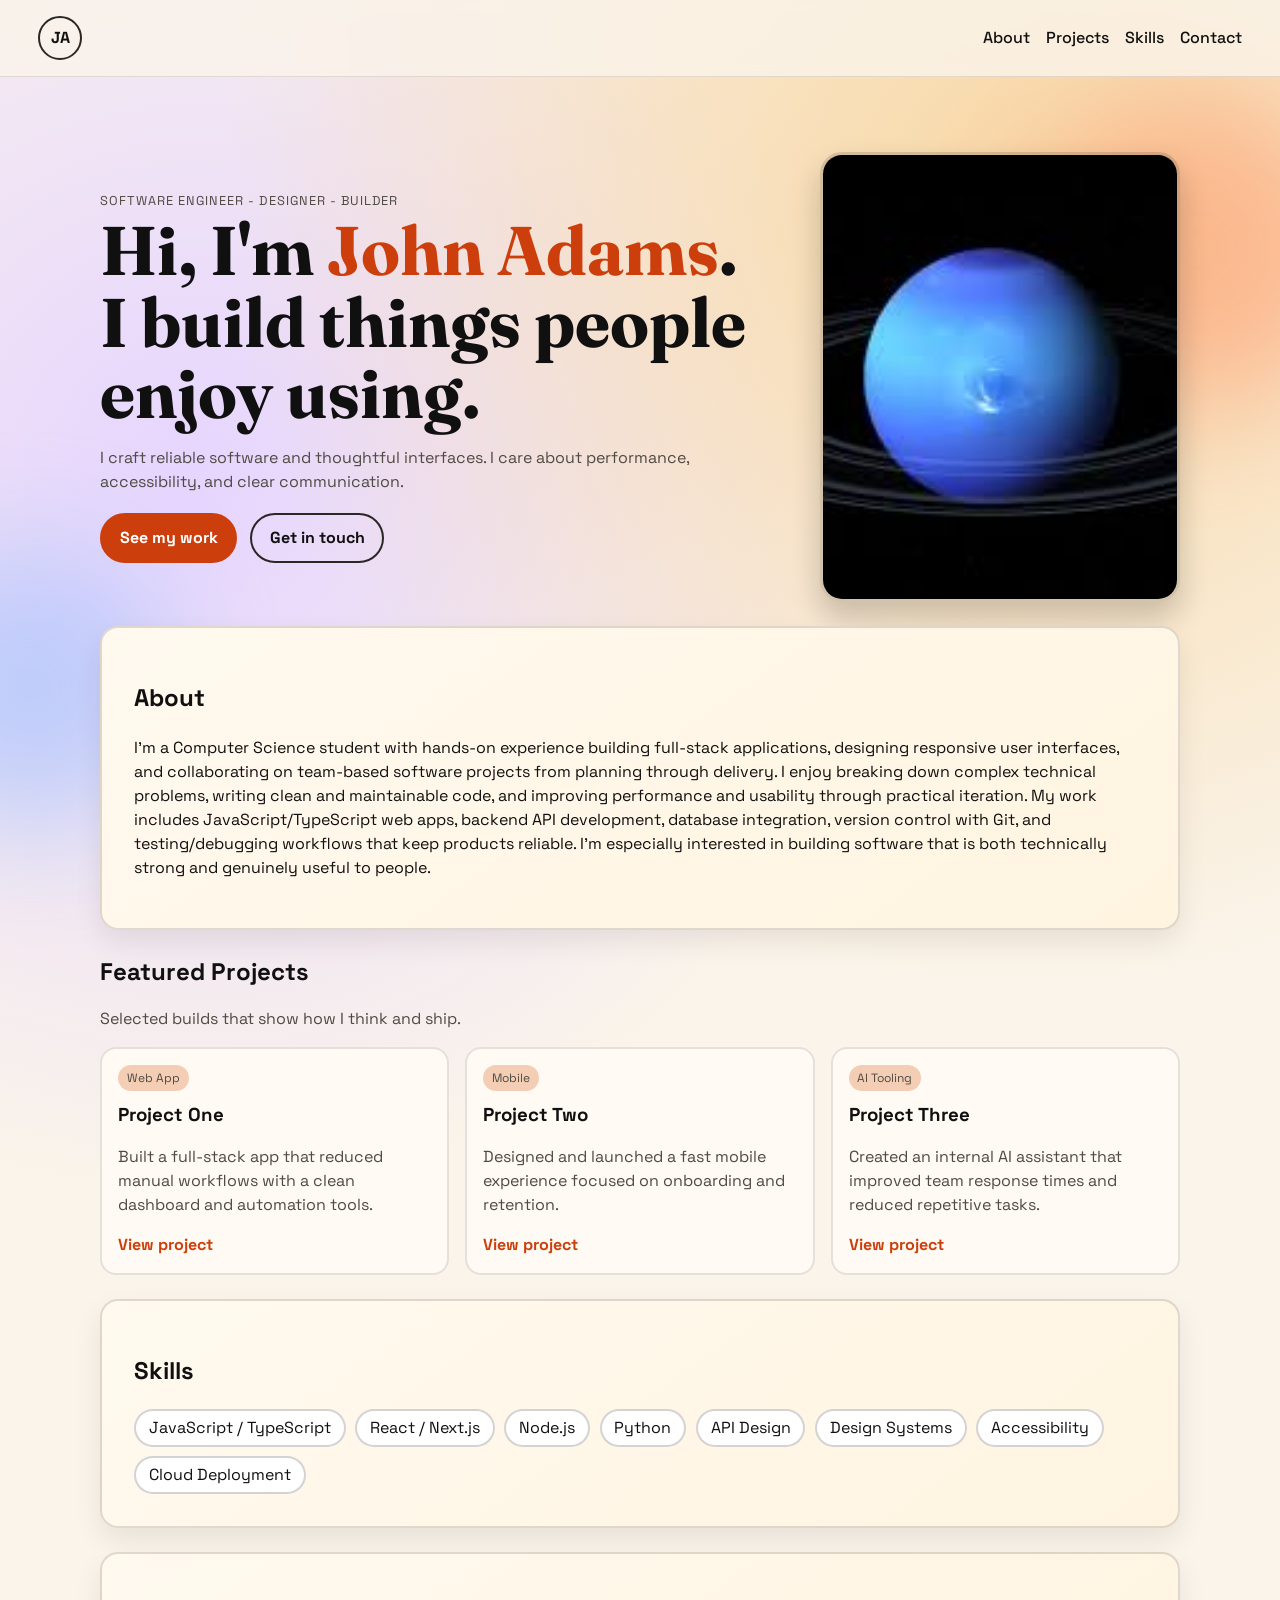
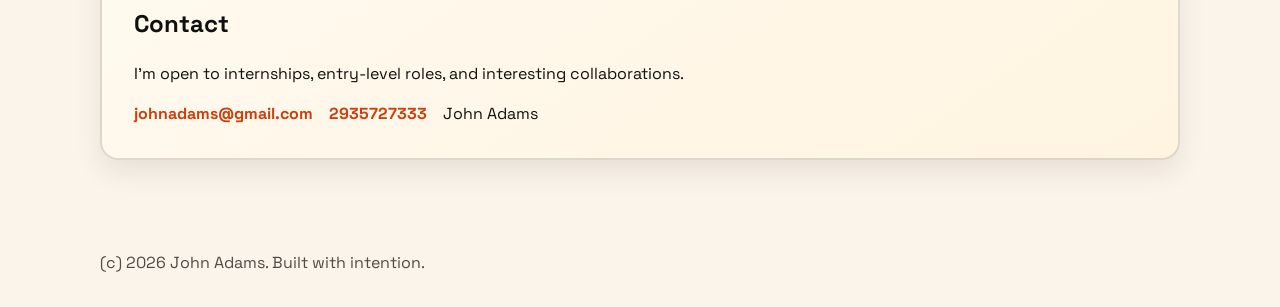
==== index.html @ 074f5dd5 "Initial personal website" ====
<!doctype html>
<html lang="en">
  <head>
    <meta charset="UTF-8" />
    <meta name="viewport" content="width=device-width, initial-scale=1.0" />
    <title>John Adams | Personal Website</title>
    <meta
      name="description"
      content="Personal website for John Adams - projects, skills, and contact."
    />
    <link rel="preconnect" href="https://fonts.googleapis.com" />
    <link rel="preconnect" href="https://fonts.gstatic.com" crossorigin />
    <link
      href="https://fonts.googleapis.com/css2?family=Space+Grotesk:wght@400;500;700&family=Fraunces:opsz,wght@9..144,600;9..144,800&display=swap"
      rel="stylesheet"
    />
    <link rel="stylesheet" href="style.css" />
  </head>
  <body>
    <div class="bg-orb orb-one" aria-hidden="true"></div>
    <div class="bg-orb orb-two" aria-hidden="true"></div>

    <header class="site-header">
      <a class="logo" href="#top">JA</a>
      <nav class="top-nav">
        <a href="#about">About</a>
        <a href="#projects">Projects</a>
        <a href="#skills">Skills</a>
        <a href="#contact">Contact</a>
      </nav>
      <button class="menu-btn" aria-label="Toggle menu">Menu</button>
    </header>

    <main id="top">
      <section class="hero reveal">
        <div class="hero-content">
          <p class="kicker">Software Engineer - Designer - Builder</p>
          <h1>
            Hi, I'm <span class="accent">John Adams</span>.<br />
            I build things people enjoy using.
          </h1>
          <p class="hero-copy">
            I craft reliable software and thoughtful interfaces. I care about
            performance, accessibility, and clear communication.
          </p>
          <div class="hero-actions">
            <a class="btn primary" href="#projects">See my work</a>
            <a class="btn ghost" href="#contact">Get in touch</a>
          </div>
        </div>
        <figure class="hero-photo-wrap">
          <img
            class="hero-photo"
            src="neptune.jpg"
            alt="Portrait of John Adams"
            loading="eager"
          />
        </figure>
      </section>

      <section id="about" class="card reveal">
        <h2>About</h2>
        <p>
          I'm a Computer Science student with hands-on experience building
          full-stack applications, designing responsive user interfaces, and
          collaborating on team-based software projects from planning through
          delivery. I enjoy breaking down complex technical problems, writing
          clean and maintainable code, and improving performance and usability
          through practical iteration. My work includes JavaScript/TypeScript
          web apps, backend API development, database integration, version
          control with Git, and testing/debugging workflows that keep products
          reliable. I'm especially interested in building software that is both
          technically strong and genuinely useful to people.
        </p>
      </section>

      <section id="projects" class="reveal">
        <div class="section-head">
          <h2>Featured Projects</h2>
          <p>Selected builds that show how I think and ship.</p>
        </div>

        <div class="project-grid">
          <article class="project-card">
            <p class="project-tag">Web App</p>
            <h3>Project One</h3>
            <p>
              Built a full-stack app that reduced manual workflows with a clean
              dashboard and automation tools.
            </p>
            <a href="#" aria-label="Open Project One">View project</a>
          </article>

          <article class="project-card">
            <p class="project-tag">Mobile</p>
            <h3>Project Two</h3>
            <p>
              Designed and launched a fast mobile experience focused on
              onboarding and retention.
            </p>
            <a href="#" aria-label="Open Project Two">View project</a>
          </article>

          <article class="project-card">
            <p class="project-tag">AI Tooling</p>
            <h3>Project Three</h3>
            <p>
              Created an internal AI assistant that improved team response times
              and reduced repetitive tasks.
            </p>
            <a href="#" aria-label="Open Project Three">View project</a>
          </article>
        </div>
      </section>

      <section id="skills" class="card reveal">
        <h2>Skills</h2>
        <ul class="pill-list">
          <li>JavaScript / TypeScript</li>
          <li>React / Next.js</li>
          <li>Node.js</li>
          <li>Python</li>
          <li>API Design</li>
          <li>Design Systems</li>
          <li>Accessibility</li>
          <li>Cloud Deployment</li>
        </ul>
      </section>

      <section id="contact" class="card reveal">
        <h2>Contact</h2>
        <p>
          I'm open to internships, entry-level roles, and interesting
          collaborations.
        </p>
        <div class="contact-links">
          <a href="mailto:johnadams@gmail.com">johnadams@gmail.com</a>
          <a href="tel:2935727333">2935727333</a>
          <span>John Adams</span>
        </div>
      </section>
    </main>

    <footer class="site-footer">
      <p>(c) <span id="year"></span> John Adams. Built with intention.</p>
    </footer>

    <script src="script.js"></script>
  </body>
</html>
---- style.css ----
:root {
  --bg: #faf4ea;
  --surface: #fff9ef;
  --ink: #111010;
  --muted: #4f4a43;
  --accent: #cc3f0c;
  --accent-soft: #f4ceb4;
  --line: #2a2724;
  --radius: 18px;
  --shadow: 0 12px 28px rgba(17, 16, 16, 0.08);
}

*,
*::before,
*::after {
  box-sizing: border-box;
}

html,
body {
  margin: 0;
  padding: 0;
}

body {
  font-family: "Space Grotesk", sans-serif;
  color: var(--ink);
  background: radial-gradient(circle at 80% 10%, #f8d8a7 0%, transparent 40%),
    radial-gradient(circle at 15% 25%, #e6d5ff 0%, transparent 40%), var(--bg);
  min-height: 100vh;
  line-height: 1.5;
}

.bg-orb {
  position: fixed;
  z-index: -1;
  filter: blur(60px);
  opacity: 0.45;
  border-radius: 999px;
}

.orb-one {
  width: 320px;
  height: 320px;
  right: -80px;
  top: 10%;
  background: #ff8a5c;
}

.orb-two {
  width: 280px;
  height: 280px;
  left: -110px;
  bottom: 8%;
  background: #87b4ff;
}

.site-header {
  position: sticky;
  top: 0;
  display: flex;
  align-items: center;
  justify-content: space-between;
  gap: 1rem;
  padding: 1rem clamp(1rem, 3vw, 2.5rem);
  background: rgba(250, 244, 234, 0.8);
  backdrop-filter: blur(6px);
  border-bottom: 1px solid rgba(42, 39, 36, 0.12);
}

.logo {
  text-decoration: none;
  color: var(--ink);
  border: 2px solid var(--line);
  border-radius: 999px;
  width: 44px;
  height: 44px;
  display: grid;
  place-items: center;
  font-weight: 700;
}

.top-nav {
  display: flex;
  gap: 1rem;
}

.top-nav a {
  text-decoration: none;
  color: var(--ink);
  font-weight: 500;
}

.menu-btn {
  display: none;
  border: 2px solid var(--line);
  border-radius: 999px;
  background: transparent;
  padding: 0.45rem 0.9rem;
  font: inherit;
}

main {
  width: min(1080px, 92%);
  margin: 0 auto;
  padding: clamp(2rem, 4vw, 4rem) 0;
}

section {
  margin: 1.5rem 0;
}

.hero h1 {
  font-family: "Fraunces", serif;
  font-size: clamp(2.1rem, 5.8vw, 4.3rem);
  line-height: 1.04;
  margin: 0.3rem 0 1rem;
}

.hero {
  display: grid;
  grid-template-columns: 1.35fr minmax(220px, 0.8fr);
  gap: clamp(1rem, 3vw, 2.5rem);
  align-items: center;
}

.hero-content {
  min-width: 0;
}

.hero-photo-wrap {
  margin: 0;
}

.hero-photo {
  width: 100%;
  max-width: 360px;
  aspect-ratio: 4 / 5;
  object-fit: cover;
  border-radius: 22px;
  border: 3px solid rgba(42, 39, 36, 0.18);
  box-shadow: 0 16px 30px rgba(17, 16, 16, 0.2);
  display: block;
  margin-left: auto;
}

.accent {
  color: var(--accent);
}

.kicker {
  text-transform: uppercase;
  letter-spacing: 0.08em;
  font-size: 0.8rem;
  margin: 0;
  color: var(--muted);
}

.hero-copy {
  max-width: 60ch;
  color: var(--muted);
}

.hero-actions {
  display: flex;
  gap: 0.8rem;
  flex-wrap: wrap;
  margin-top: 1.2rem;
}

.btn {
  text-decoration: none;
  border-radius: 999px;
  padding: 0.7rem 1.1rem;
  border: 2px solid var(--line);
  font-weight: 700;
}

.btn.primary {
  background: var(--accent);
  color: #fff;
  border-color: var(--accent);
}

.btn.ghost {
  color: var(--ink);
}

.card {
  background: linear-gradient(145deg, #fff9ef, #fff4e0);
  border: 2px solid rgba(42, 39, 36, 0.15);
  border-radius: var(--radius);
  box-shadow: var(--shadow);
  padding: clamp(1rem, 3vw, 2rem);
}

.section-head p {
  margin-top: -0.2rem;
  color: var(--muted);
}

.project-grid {
  display: grid;
  grid-template-columns: repeat(3, minmax(0, 1fr));
  gap: 1rem;
}

.project-card {
  padding: 1rem;
  border-radius: 16px;
  border: 2px solid rgba(42, 39, 36, 0.12);
  background: #fffaf3;
}

.project-tag {
  display: inline-block;
  padding: 0.25rem 0.55rem;
  border-radius: 999px;
  background: var(--accent-soft);
  font-size: 0.75rem;
  margin: 0;
}

.project-card h3 {
  margin: 0.65rem 0;
}

.project-card p {
  color: var(--muted);
}

.project-card a {
  color: var(--accent);
  font-weight: 700;
  text-decoration: none;
}

.pill-list {
  list-style: none;
  padding: 0;
  margin: 0;
  display: flex;
  flex-wrap: wrap;
  gap: 0.6rem;
}

.pill-list li {
  border: 2px solid rgba(42, 39, 36, 0.2);
  border-radius: 999px;
  padding: 0.3rem 0.8rem;
  background: #fff;
}

.contact-links {
  display: flex;
  gap: 1rem;
  flex-wrap: wrap;
}

.contact-links a {
  color: var(--accent);
  text-decoration: none;
  font-weight: 700;
}

.site-footer {
  width: min(1080px, 92%);
  margin: 0 auto 2rem;
  color: var(--muted);
}

.reveal {
  opacity: 0;
  transform: translateY(14px);
  transition: opacity 600ms ease, transform 600ms ease;
}

.reveal.is-visible {
  opacity: 1;
  transform: translateY(0);
}

@media (max-width: 900px) {
  .hero {
    grid-template-columns: 1fr;
  }

  .hero-photo {
    max-width: min(440px, 100%);
    margin: 0.3rem auto 0;
  }

  .project-grid {
    grid-template-columns: repeat(2, minmax(0, 1fr));
  }
}

@media (max-width: 680px) {
  main {
    text-align: center;
  }

  .hero-copy {
    margin-inline: auto;
  }

  .hero-actions {
    justify-content: center;
  }

  .section-head p {
    margin-top: 0.2rem;
  }

  .pill-list {
    justify-content: center;
  }

  .contact-links {
    justify-content: center;
  }

  .project-card {
    text-align: center;
  }

  .menu-btn {
    display: inline-block;
  }

  .top-nav {
    display: none;
    position: absolute;
    top: 64px;
    right: 1rem;
    flex-direction: column;
    background: #fff9ef;
    border: 2px solid rgba(42, 39, 36, 0.2);
    border-radius: 12px;
    padding: 0.9rem;
  }

  .top-nav.open {
    display: flex;
  }

  .project-grid {
    grid-template-columns: 1fr;
  }
}
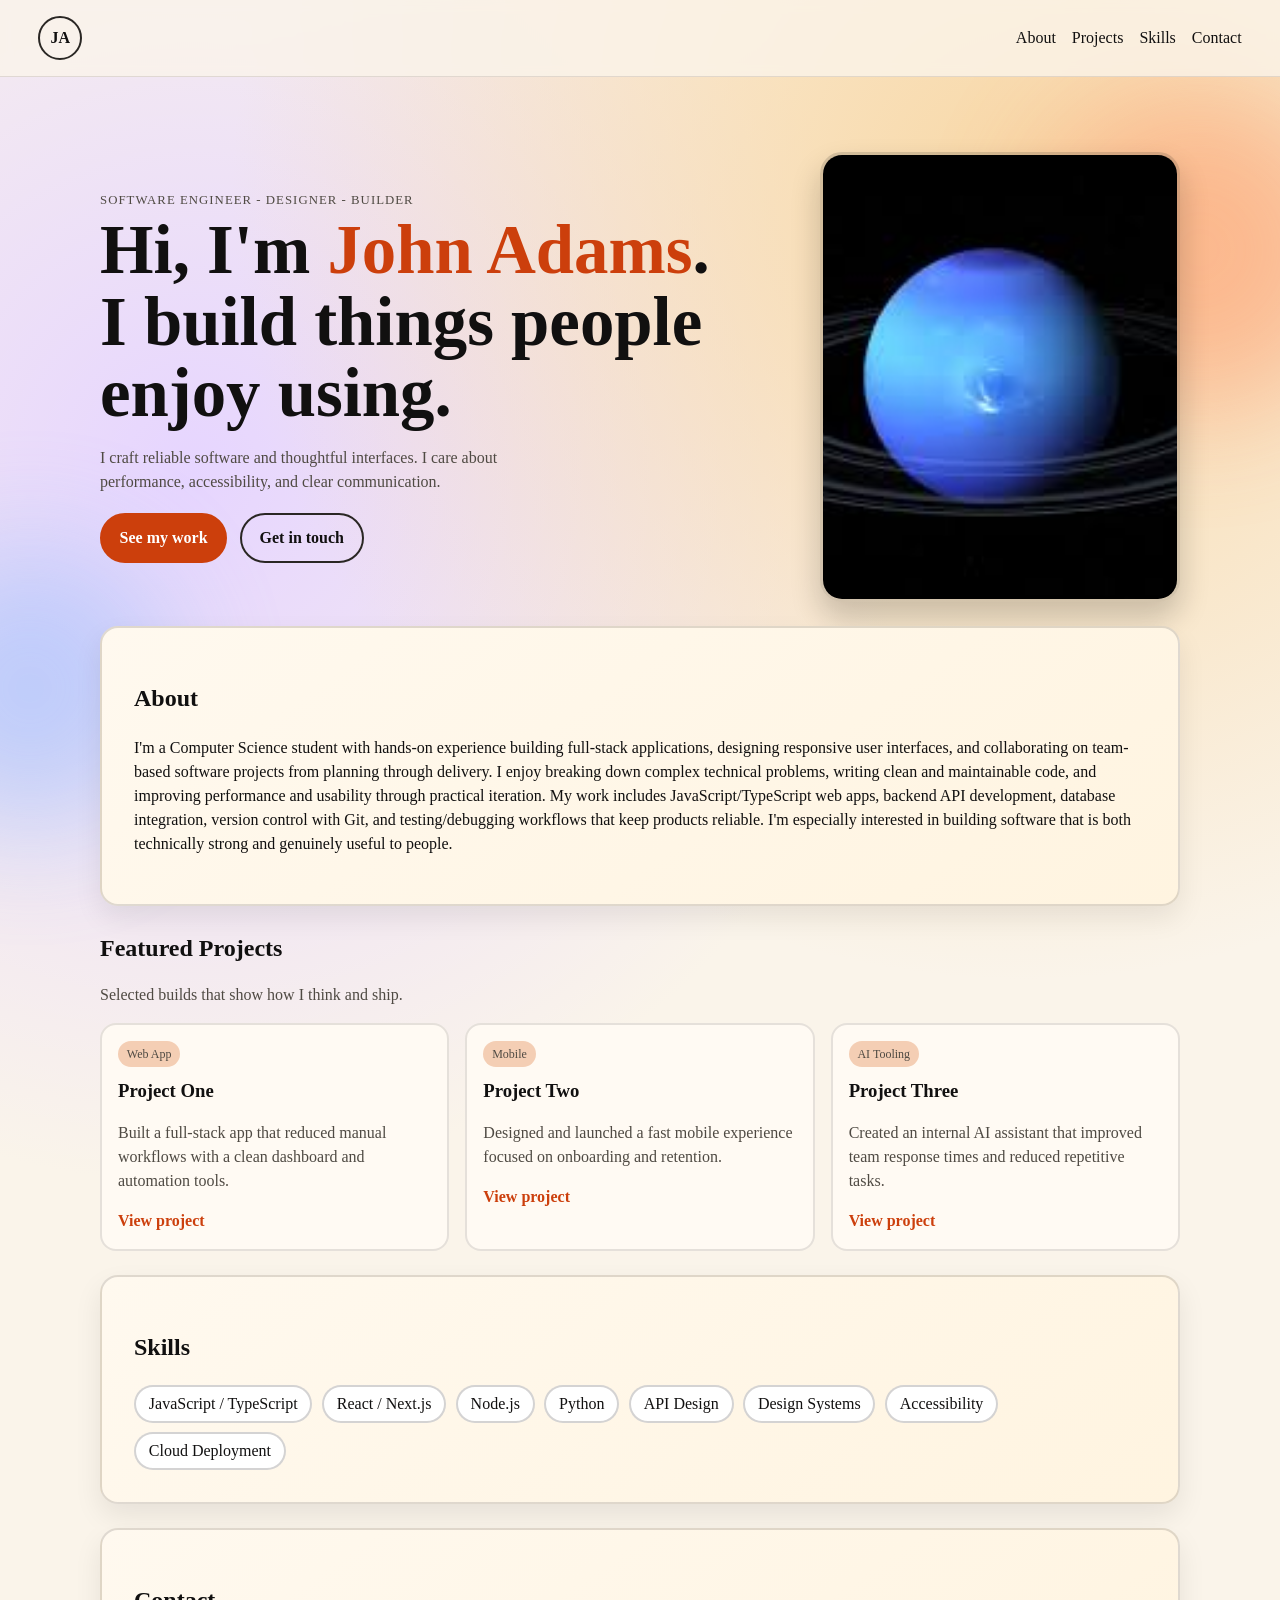
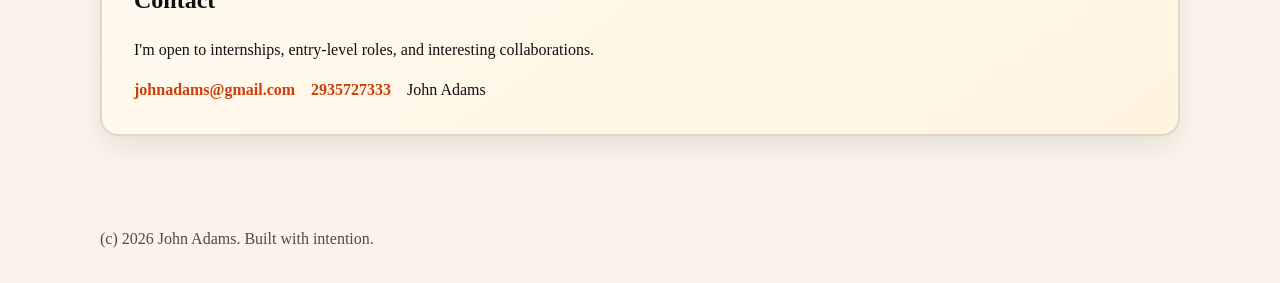
==== commit 6dc7b230: "Update site font to Snell" ====
--- a/index.html
+++ b/index.html
@@ -7,12 +7,6 @@
     <meta
       name="description"
       content="Personal website for John Adams - projects, skills, and contact."
-    />
-    <link rel="preconnect" href="https://fonts.googleapis.com" />
-    <link rel="preconnect" href="https://fonts.gstatic.com" crossorigin />
-    <link
-      href="https://fonts.googleapis.com/css2?family=Space+Grotesk:wght@400;500;700&family=Fraunces:opsz,wght@9..144,600;9..144,800&display=swap"
-      rel="stylesheet"
     />
     <link rel="stylesheet" href="style.css" />
   </head>
--- a/style.css
+++ b/style.css
@@ -23,7 +23,7 @@
 }
 
 body {
-  font-family: "Space Grotesk", sans-serif;
+  font-family: "Snell Roundhand", "Snell Roundhand Script", cursive;
   color: var(--ink);
   background: radial-gradient(circle at 80% 10%, #f8d8a7 0%, transparent 40%),
     radial-gradient(circle at 15% 25%, #e6d5ff 0%, transparent 40%), var(--bg);
@@ -111,7 +111,7 @@
 }
 
 .hero h1 {
-  font-family: "Fraunces", serif;
+  font-family: inherit;
   font-size: clamp(2.1rem, 5.8vw, 4.3rem);
   line-height: 1.04;
   margin: 0.3rem 0 1rem;
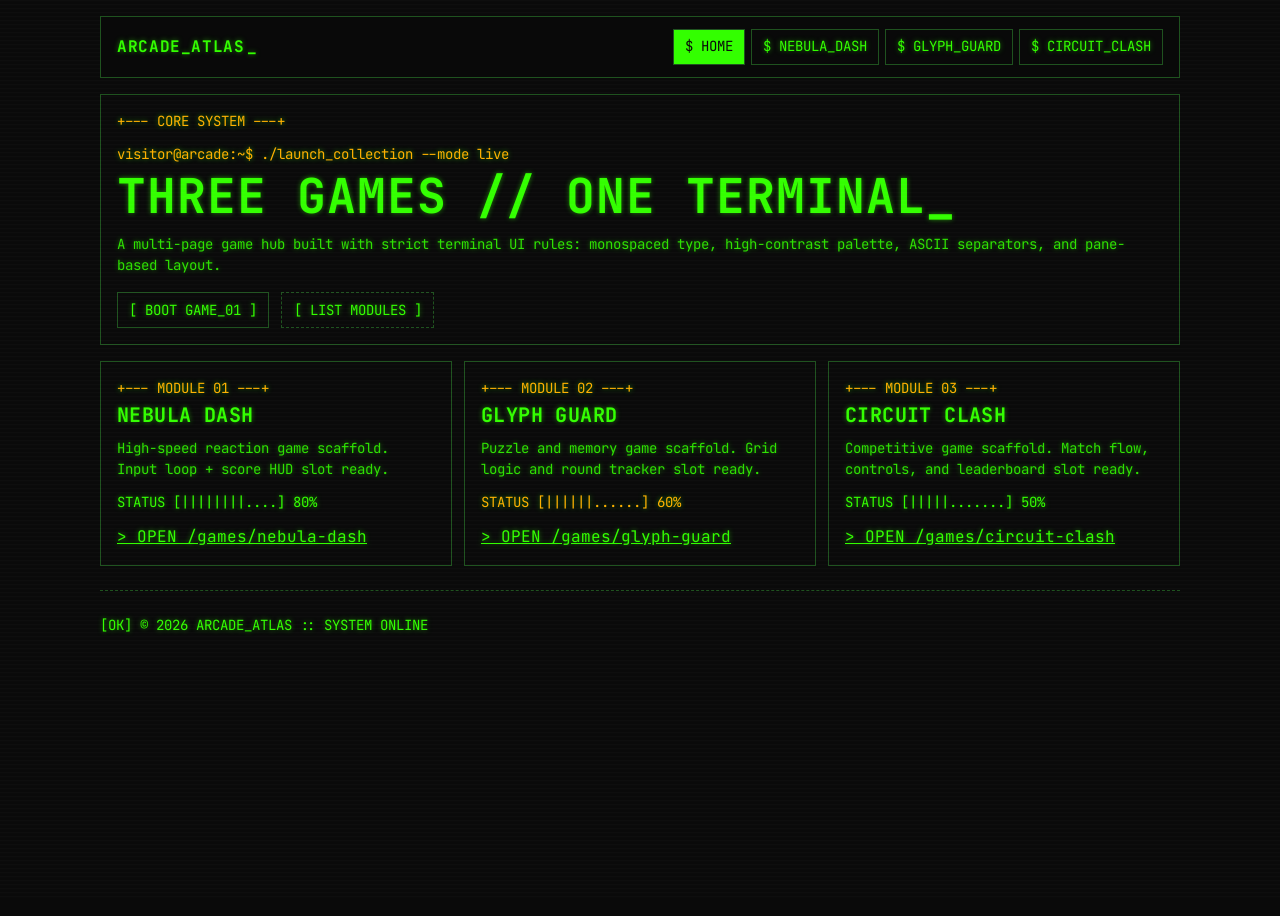
==== commit 4ae3d5dd: "Implement terminal CLI design system across multipage game site" ====
--- a/index.html
+++ b/index.html
@@ -3,142 +3,85 @@
   <head>
     <meta charset="UTF-8" />
     <meta name="viewport" content="width=device-width, initial-scale=1.0" />
-    <title>John Adams | Personal Website</title>
+    <title>Arcade Atlas | Home</title>
     <meta
       name="description"
-      content="Personal website for John Adams - projects, skills, and contact."
+      content="Arcade Atlas terminal interface for a three-game web collection."
+    />
+    <link rel="preconnect" href="https://fonts.googleapis.com" />
+    <link rel="preconnect" href="https://fonts.gstatic.com" crossorigin />
+    <link
+      href="https://fonts.googleapis.com/css2?family=Fira+Code:wght@400;500;700&family=JetBrains+Mono:wght@400;600;800&display=swap"
+      rel="stylesheet"
     />
     <link rel="stylesheet" href="style.css" />
   </head>
-  <body>
-    <div class="bg-orb orb-one" aria-hidden="true"></div>
-    <div class="bg-orb orb-two" aria-hidden="true"></div>
+  <body data-page="home">
+    <div class="crt-overlay" aria-hidden="true"></div>
 
-    <header class="site-header">
-      <a class="logo" href="#top">JA</a>
-      <nav class="top-nav">
-        <a href="#about">About</a>
-        <a href="#projects">Projects</a>
-        <a href="#skills">Skills</a>
-        <a href="#contact">Contact</a>
+    <header class="site-header pane">
+      <a class="brand" href="index.html" aria-label="Arcade Atlas home">
+        <span>ARCADE_ATLAS</span><span class="cursor" aria-hidden="true">_</span>
+      </a>
+      <button class="menu-btn" aria-label="Toggle navigation" aria-expanded="false">
+        [ MENU ]
+      </button>
+      <nav class="top-nav" aria-label="Main navigation">
+        <a data-nav="home" href="index.html">$ HOME</a>
+        <a data-nav="game-1" href="game-1.html">$ NEBULA_DASH</a>
+        <a data-nav="game-2" href="game-2.html">$ GLYPH_GUARD</a>
+        <a data-nav="game-3" href="game-3.html">$ CIRCUIT_CLASH</a>
       </nav>
-      <button class="menu-btn" aria-label="Toggle menu">Menu</button>
     </header>
 
-    <main id="top">
-      <section class="hero reveal">
-        <div class="hero-content">
-          <p class="kicker">Software Engineer - Designer - Builder</p>
-          <h1>
-            Hi, I'm <span class="accent">John Adams</span>.<br />
-            I build things people enjoy using.
-          </h1>
-          <p class="hero-copy">
-            I craft reliable software and thoughtful interfaces. I care about
-            performance, accessibility, and clear communication.
-          </p>
-          <div class="hero-actions">
-            <a class="btn primary" href="#projects">See my work</a>
-            <a class="btn ghost" href="#contact">Get in touch</a>
-          </div>
-        </div>
-        <figure class="hero-photo-wrap">
-          <img
-            class="hero-photo"
-            src="neptune.jpg"
-            alt="Portrait of John Adams"
-            loading="eager"
-          />
-        </figure>
-      </section>
-
-      <section id="about" class="card reveal">
-        <h2>About</h2>
-        <p>
-          I'm a Computer Science student with hands-on experience building
-          full-stack applications, designing responsive user interfaces, and
-          collaborating on team-based software projects from planning through
-          delivery. I enjoy breaking down complex technical problems, writing
-          clean and maintainable code, and improving performance and usability
-          through practical iteration. My work includes JavaScript/TypeScript
-          web apps, backend API development, database integration, version
-          control with Git, and testing/debugging workflows that keep products
-          reliable. I'm especially interested in building software that is both
-          technically strong and genuinely useful to people.
+    <main class="page-wrap">
+      <section class="pane hero reveal">
+        <p class="titlebar">+--- CORE SYSTEM ---+</p>
+        <p class="prompt">visitor@arcade:~$ ./launch_collection --mode live</p>
+        <h1>
+          <span data-typing data-text="THREE GAMES // ONE TERMINAL"></span><span class="cursor" aria-hidden="true">_</span>
+        </h1>
+        <p class="body-copy">
+          A multi-page game hub built with strict terminal UI rules: monospaced type,
+          high-contrast palette, ASCII separators, and pane-based layout.
         </p>
-      </section>
-
-      <section id="projects" class="reveal">
-        <div class="section-head">
-          <h2>Featured Projects</h2>
-          <p>Selected builds that show how I think and ship.</p>
-        </div>
-
-        <div class="project-grid">
-          <article class="project-card">
-            <p class="project-tag">Web App</p>
-            <h3>Project One</h3>
-            <p>
-              Built a full-stack app that reduced manual workflows with a clean
-              dashboard and automation tools.
-            </p>
-            <a href="#" aria-label="Open Project One">View project</a>
-          </article>
-
-          <article class="project-card">
-            <p class="project-tag">Mobile</p>
-            <h3>Project Two</h3>
-            <p>
-              Designed and launched a fast mobile experience focused on
-              onboarding and retention.
-            </p>
-            <a href="#" aria-label="Open Project Two">View project</a>
-          </article>
-
-          <article class="project-card">
-            <p class="project-tag">AI Tooling</p>
-            <h3>Project Three</h3>
-            <p>
-              Created an internal AI assistant that improved team response times
-              and reduced repetitive tasks.
-            </p>
-            <a href="#" aria-label="Open Project Three">View project</a>
-          </article>
+        <div class="hero-actions">
+          <a class="btn" href="game-1.html">[ BOOT GAME_01 ]</a>
+          <a class="btn btn-alt" href="#collection">[ LIST MODULES ]</a>
         </div>
       </section>
 
-      <section id="skills" class="card reveal">
-        <h2>Skills</h2>
-        <ul class="pill-list">
-          <li>JavaScript / TypeScript</li>
-          <li>React / Next.js</li>
-          <li>Node.js</li>
-          <li>Python</li>
-          <li>API Design</li>
-          <li>Design Systems</li>
-          <li>Accessibility</li>
-          <li>Cloud Deployment</li>
-        </ul>
-      </section>
+      <section id="collection" class="cards reveal">
+        <article class="pane card">
+          <p class="titlebar">+--- MODULE 01 ---+</p>
+          <h2>NEBULA DASH</h2>
+          <p class="body-copy">High-speed reaction game scaffold. Input loop + score HUD slot ready.</p>
+          <p class="meter">STATUS [||||||||....] 80%</p>
+          <a href="game-1.html">> OPEN /games/nebula-dash</a>
+        </article>
 
-      <section id="contact" class="card reveal">
-        <h2>Contact</h2>
-        <p>
-          I'm open to internships, entry-level roles, and interesting
-          collaborations.
-        </p>
-        <div class="contact-links">
-          <a href="mailto:johnadams@gmail.com">johnadams@gmail.com</a>
-          <a href="tel:2935727333">2935727333</a>
-          <span>John Adams</span>
-        </div>
+        <article class="pane card">
+          <p class="titlebar">+--- MODULE 02 ---+</p>
+          <h2>GLYPH GUARD</h2>
+          <p class="body-copy">Puzzle and memory game scaffold. Grid logic and round tracker slot ready.</p>
+          <p class="meter warning">STATUS [||||||......] 60%</p>
+          <a href="game-2.html">> OPEN /games/glyph-guard</a>
+        </article>
+
+        <article class="pane card">
+          <p class="titlebar">+--- MODULE 03 ---+</p>
+          <h2>CIRCUIT CLASH</h2>
+          <p class="body-copy">Competitive game scaffold. Match flow, controls, and leaderboard slot ready.</p>
+          <p class="meter">STATUS [|||||.......] 50%</p>
+          <a href="game-3.html">> OPEN /games/circuit-clash</a>
+        </article>
       </section>
     </main>
 
     <footer class="site-footer">
-      <p>(c) <span id="year"></span> John Adams. Built with intention.</p>
+      <p>[OK] &copy; <span id="year"></span> ARCADE_ATLAS :: SYSTEM ONLINE</p>
     </footer>
 
     <script src="script.js"></script>
   </body>
-</html>
+</html>
--- a/style.css
+++ b/style.css
@@ -1,18 +1,25 @@
 :root {
-  --bg: #faf4ea;
-  --surface: #fff9ef;
-  --ink: #111010;
-  --muted: #4f4a43;
-  --accent: #cc3f0c;
-  --accent-soft: #f4ceb4;
-  --line: #2a2724;
-  --radius: 18px;
-  --shadow: 0 12px 28px rgba(17, 16, 16, 0.08);
-}
-
-*,
-*::before,
-*::after {
+  --bg: #0a0a0a;
+  --primary: #33ff00;
+  --secondary: #ffb000;
+  --muted: #1f521f;
+  --accent: #33ff00;
+  --error: #ff3333;
+  --border: #1f521f;
+  --space-1: 0.5rem;
+  --space-2: 0.75rem;
+  --space-3: 1rem;
+  --space-4: 1.5rem;
+  --space-5: 2rem;
+  --font-main: "JetBrains Mono", "Fira Code", monospace;
+  --fs-xs: 0.75rem;
+  --fs-sm: 0.875rem;
+  --fs-md: 1rem;
+  --fs-lg: 1.25rem;
+  --fs-xl: clamp(1.65rem, 5vw, 3rem);
+}
+
+* {
   box-sizing: border-box;
 }
 
@@ -23,256 +30,228 @@
 }
 
 body {
-  font-family: "Snell Roundhand", "Snell Roundhand Script", cursive;
-  color: var(--ink);
-  background: radial-gradient(circle at 80% 10%, #f8d8a7 0%, transparent 40%),
-    radial-gradient(circle at 15% 25%, #e6d5ff 0%, transparent 40%), var(--bg);
+  background: var(--bg);
+  color: var(--primary);
+  font-family: var(--font-main);
+  line-height: 1.5;
   min-height: 100vh;
-  line-height: 1.5;
-}
-
-.bg-orb {
+  overflow-x: hidden;
+  text-shadow: 0 0 5px rgba(51, 255, 0, 0.5);
+}
+
+.crt-overlay {
   position: fixed;
-  z-index: -1;
-  filter: blur(60px);
-  opacity: 0.45;
-  border-radius: 999px;
-}
-
-.orb-one {
-  width: 320px;
-  height: 320px;
-  right: -80px;
-  top: 10%;
-  background: #ff8a5c;
-}
-
-.orb-two {
-  width: 280px;
-  height: 280px;
-  left: -110px;
-  bottom: 8%;
-  background: #87b4ff;
+  inset: 0;
+  pointer-events: none;
+  z-index: 15;
+  background: repeating-linear-gradient(
+    to bottom,
+    rgba(255, 255, 255, 0.02) 0px,
+    rgba(255, 255, 255, 0.02) 1px,
+    transparent 2px,
+    transparent 4px
+  );
+}
+
+.page-wrap,
+.site-header,
+.site-footer {
+  width: min(1080px, 94vw);
+  margin-inline: auto;
 }
 
 .site-header {
-  position: sticky;
-  top: 0;
+  margin-top: var(--space-3);
+  padding: var(--space-2) var(--space-3);
   display: flex;
+  gap: var(--space-2);
   align-items: center;
   justify-content: space-between;
-  gap: 1rem;
-  padding: 1rem clamp(1rem, 3vw, 2.5rem);
-  background: rgba(250, 244, 234, 0.8);
-  backdrop-filter: blur(6px);
-  border-bottom: 1px solid rgba(42, 39, 36, 0.12);
-}
-
-.logo {
+  position: sticky;
+  top: 0.5rem;
+  z-index: 20;
+  background: rgba(10, 10, 10, 0.95);
+}
+
+.pane {
+  border: 1px solid var(--border);
+  border-radius: 0;
+  background: rgba(10, 10, 10, 0.94);
+}
+
+.brand {
+  display: inline-flex;
+  gap: 0.15rem;
   text-decoration: none;
-  color: var(--ink);
-  border: 2px solid var(--line);
-  border-radius: 999px;
-  width: 44px;
-  height: 44px;
-  display: grid;
-  place-items: center;
+  color: var(--primary);
+  font-size: var(--fs-md);
   font-weight: 700;
+  letter-spacing: 0.04em;
 }
 
 .top-nav {
   display: flex;
-  gap: 1rem;
-}
-
-.top-nav a {
+  gap: 0.35rem;
+  align-items: center;
+}
+
+.top-nav a,
+.btn,
+.menu-btn {
+  border: 1px solid var(--border);
+  border-radius: 0;
   text-decoration: none;
-  color: var(--ink);
-  font-weight: 500;
+  color: var(--primary);
+  padding: 0.4rem 0.7rem;
+  font-family: inherit;
+  font-size: var(--fs-sm);
+  background: transparent;
+  text-transform: uppercase;
+}
+
+.top-nav a:hover,
+.top-nav a.active,
+.btn:hover,
+.menu-btn:hover,
+.top-nav a:focus-visible,
+.btn:focus-visible,
+.menu-btn:focus-visible {
+  background: var(--primary);
+  color: var(--bg);
+  outline: none;
+  text-shadow: none;
 }
 
 .menu-btn {
   display: none;
-  border: 2px solid var(--line);
-  border-radius: 999px;
-  background: transparent;
-  padding: 0.45rem 0.9rem;
-  font: inherit;
-}
-
-main {
-  width: min(1080px, 92%);
-  margin: 0 auto;
-  padding: clamp(2rem, 4vw, 4rem) 0;
-}
-
-section {
-  margin: 1.5rem 0;
-}
-
-.hero h1 {
-  font-family: inherit;
-  font-size: clamp(2.1rem, 5.8vw, 4.3rem);
-  line-height: 1.04;
-  margin: 0.3rem 0 1rem;
-}
-
-.hero {
-  display: grid;
-  grid-template-columns: 1.35fr minmax(220px, 0.8fr);
-  gap: clamp(1rem, 3vw, 2.5rem);
-  align-items: center;
-}
-
-.hero-content {
-  min-width: 0;
-}
-
-.hero-photo-wrap {
+  cursor: pointer;
+}
+
+.page-wrap {
+  margin-top: var(--space-3);
+  padding-bottom: var(--space-4);
+}
+
+.hero,
+.card,
+.game-panel,
+.game-board {
+  padding: var(--space-3);
+}
+
+.hero h1,
+.card h2 {
+  margin: 0.3rem 0 0;
+  font-size: var(--fs-xl);
+  line-height: 1.1;
+  text-transform: uppercase;
+  letter-spacing: 0.02em;
+}
+
+.card h2 {
+  font-size: var(--fs-lg);
+}
+
+.titlebar {
   margin: 0;
-}
-
-.hero-photo {
-  width: 100%;
-  max-width: 360px;
-  aspect-ratio: 4 / 5;
-  object-fit: cover;
-  border-radius: 22px;
-  border: 3px solid rgba(42, 39, 36, 0.18);
-  box-shadow: 0 16px 30px rgba(17, 16, 16, 0.2);
-  display: block;
-  margin-left: auto;
-}
-
-.accent {
-  color: var(--accent);
-}
-
-.kicker {
+  color: var(--secondary);
   text-transform: uppercase;
-  letter-spacing: 0.08em;
-  font-size: 0.8rem;
-  margin: 0;
-  color: var(--muted);
-}
-
-.hero-copy {
-  max-width: 60ch;
-  color: var(--muted);
+  font-size: var(--fs-sm);
+}
+
+.prompt,
+.body-copy,
+.meter,
+.board-label,
+.site-footer p {
+  margin: 0.75rem 0 0;
+  font-size: var(--fs-sm);
+}
+
+.prompt {
+  color: var(--secondary);
+  word-break: break-word;
+}
+
+.body-copy {
+  color: var(--primary);
+  opacity: 0.88;
 }
 
 .hero-actions {
+  margin-top: var(--space-3);
   display: flex;
-  gap: 0.8rem;
+  gap: var(--space-2);
   flex-wrap: wrap;
-  margin-top: 1.2rem;
-}
-
-.btn {
-  text-decoration: none;
-  border-radius: 999px;
-  padding: 0.7rem 1.1rem;
-  border: 2px solid var(--line);
-  font-weight: 700;
-}
-
-.btn.primary {
-  background: var(--accent);
-  color: #fff;
-  border-color: var(--accent);
-}
-
-.btn.ghost {
-  color: var(--ink);
-}
-
-.card {
-  background: linear-gradient(145deg, #fff9ef, #fff4e0);
-  border: 2px solid rgba(42, 39, 36, 0.15);
-  border-radius: var(--radius);
-  box-shadow: var(--shadow);
-  padding: clamp(1rem, 3vw, 2rem);
-}
-
-.section-head p {
-  margin-top: -0.2rem;
-  color: var(--muted);
-}
-
-.project-grid {
+}
+
+.btn-alt {
+  border-style: dashed;
+}
+
+.cards {
+  margin-top: var(--space-3);
   display: grid;
   grid-template-columns: repeat(3, minmax(0, 1fr));
-  gap: 1rem;
-}
-
-.project-card {
-  padding: 1rem;
-  border-radius: 16px;
-  border: 2px solid rgba(42, 39, 36, 0.12);
-  background: #fffaf3;
-}
-
-.project-tag {
+  gap: var(--space-2);
+}
+
+.card a {
   display: inline-block;
-  padding: 0.25rem 0.55rem;
-  border-radius: 999px;
-  background: var(--accent-soft);
-  font-size: 0.75rem;
-  margin: 0;
-}
-
-.project-card h3 {
-  margin: 0.65rem 0;
-}
-
-.project-card p {
-  color: var(--muted);
-}
-
-.project-card a {
-  color: var(--accent);
-  font-weight: 700;
-  text-decoration: none;
-}
-
-.pill-list {
-  list-style: none;
-  padding: 0;
-  margin: 0;
+  margin-top: var(--space-2);
+  color: var(--primary);
+}
+
+.card a:hover,
+.card a:focus-visible {
+  background: var(--primary);
+  color: var(--bg);
+  text-shadow: none;
+  outline: none;
+}
+
+.meter.warning {
+  color: var(--secondary);
+}
+
+.meter.error {
+  color: var(--error);
+}
+
+.game-shell {
+  margin-top: var(--space-3);
+  display: grid;
+  grid-template-columns: minmax(0, 1.7fr) minmax(0, 1fr);
+  gap: var(--space-2);
+}
+
+.game-board {
+  min-height: 300px;
   display: flex;
-  flex-wrap: wrap;
-  gap: 0.6rem;
-}
-
-.pill-list li {
-  border: 2px solid rgba(42, 39, 36, 0.2);
-  border-radius: 999px;
-  padding: 0.3rem 0.8rem;
-  background: #fff;
-}
-
-.contact-links {
-  display: flex;
-  gap: 1rem;
-  flex-wrap: wrap;
-}
-
-.contact-links a {
-  color: var(--accent);
-  text-decoration: none;
-  font-weight: 700;
+  flex-direction: column;
+}
+
+.board-label {
+  margin-top: auto;
+  font-size: clamp(1rem, 3vw, 1.5rem);
+  letter-spacing: 0.03em;
 }
 
 .site-footer {
-  width: min(1080px, 92%);
-  margin: 0 auto 2rem;
-  color: var(--muted);
+  margin-bottom: var(--space-3);
+  border-top: 1px dashed var(--border);
+  padding-top: var(--space-2);
+}
+
+.cursor {
+  display: inline-block;
+  animation: blink 1s steps(1, end) infinite;
 }
 
 .reveal {
   opacity: 0;
-  transform: translateY(14px);
-  transition: opacity 600ms ease, transform 600ms ease;
+  transform: translateY(10px);
+  transition: opacity 280ms linear, transform 280ms linear;
 }
 
 .reveal.is-visible {
@@ -280,50 +259,29 @@
   transform: translateY(0);
 }
 
+@keyframes blink {
+  0%,
+  49% {
+    opacity: 1;
+  }
+
+  50%,
+  100% {
+    opacity: 0;
+  }
+}
+
 @media (max-width: 900px) {
-  .hero {
+  .cards {
     grid-template-columns: 1fr;
   }
 
-  .hero-photo {
-    max-width: min(440px, 100%);
-    margin: 0.3rem auto 0;
-  }
-
-  .project-grid {
-    grid-template-columns: repeat(2, minmax(0, 1fr));
-  }
-}
-
-@media (max-width: 680px) {
-  main {
-    text-align: center;
-  }
-
-  .hero-copy {
-    margin-inline: auto;
-  }
-
-  .hero-actions {
-    justify-content: center;
-  }
-
-  .section-head p {
-    margin-top: 0.2rem;
-  }
-
-  .pill-list {
-    justify-content: center;
-  }
-
-  .contact-links {
-    justify-content: center;
-  }
-
-  .project-card {
-    text-align: center;
-  }
-
+  .game-shell {
+    grid-template-columns: 1fr;
+  }
+}
+
+@media (max-width: 760px) {
   .menu-btn {
     display: inline-block;
   }
@@ -331,20 +289,43 @@
   .top-nav {
     display: none;
     position: absolute;
-    top: 64px;
-    right: 1rem;
+    right: 0;
+    top: calc(100% + 0.3rem);
+    width: min(320px, 92vw);
     flex-direction: column;
-    background: #fff9ef;
-    border: 2px solid rgba(42, 39, 36, 0.2);
-    border-radius: 12px;
-    padding: 0.9rem;
+    align-items: stretch;
+    background: var(--bg);
+    padding: var(--space-2);
+    border: 1px solid var(--border);
   }
 
   .top-nav.open {
     display: flex;
   }
 
-  .project-grid {
-    grid-template-columns: 1fr;
-  }
-}
+  .top-nav a {
+    white-space: normal;
+    overflow-wrap: anywhere;
+    position: relative;
+    padding-right: 1.4rem;
+  }
+
+  .top-nav a::after {
+    content: "\\";
+    position: absolute;
+    right: 0.45rem;
+    color: var(--secondary);
+  }
+}
+
+@media (prefers-reduced-motion: reduce) {
+  .cursor {
+    animation: none;
+  }
+
+  .reveal {
+    opacity: 1;
+    transform: none;
+    transition: none;
+  }
+}
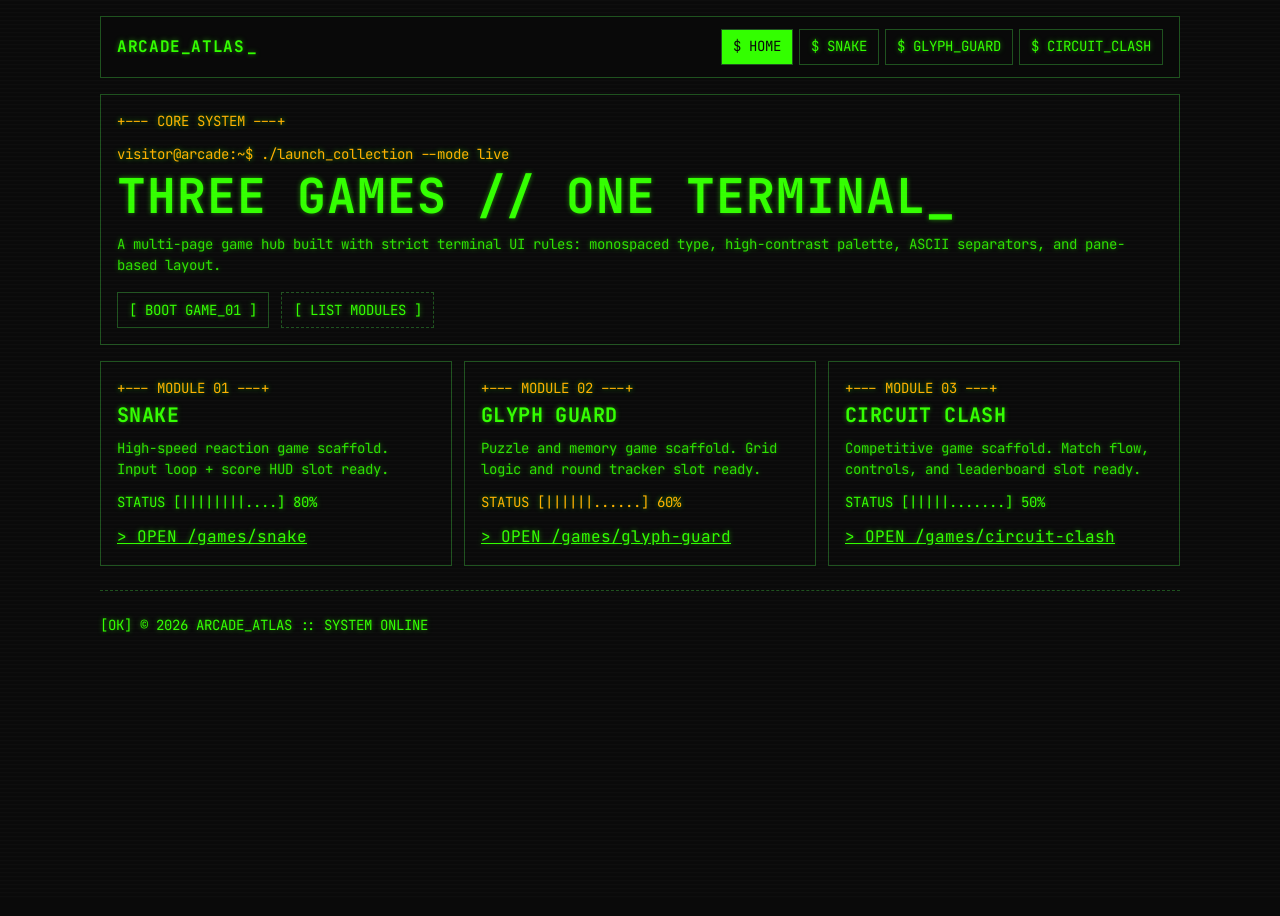
==== commit c0744930: "Add playable Snake game with terminal-themed UI and score tracking" ====
--- a/index.html
+++ b/index.html
@@ -28,7 +28,7 @@
       </button>
       <nav class="top-nav" aria-label="Main navigation">
         <a data-nav="home" href="index.html">$ HOME</a>
-        <a data-nav="game-1" href="game-1.html">$ NEBULA_DASH</a>
+        <a data-nav="game-1" href="game-1.html">$ SNAKE</a>
         <a data-nav="game-2" href="game-2.html">$ GLYPH_GUARD</a>
         <a data-nav="game-3" href="game-3.html">$ CIRCUIT_CLASH</a>
       </nav>
@@ -54,10 +54,10 @@
       <section id="collection" class="cards reveal">
         <article class="pane card">
           <p class="titlebar">+--- MODULE 01 ---+</p>
-          <h2>NEBULA DASH</h2>
+          <h2>SNAKE</h2>
           <p class="body-copy">High-speed reaction game scaffold. Input loop + score HUD slot ready.</p>
           <p class="meter">STATUS [||||||||....] 80%</p>
-          <a href="game-1.html">> OPEN /games/nebula-dash</a>
+          <a href="game-1.html">> OPEN /games/snake</a>
         </article>
 
         <article class="pane card">
@@ -84,4 +84,4 @@
 
     <script src="script.js"></script>
   </body>
-</html>+</html>
--- a/style.css
+++ b/style.css
@@ -231,6 +231,44 @@
   flex-direction: column;
 }
 
+.snake-board {
+  position: relative;
+}
+
+.snake-hud {
+  margin-top: var(--space-2);
+  display: flex;
+  gap: var(--space-2);
+  flex-wrap: wrap;
+  justify-content: space-between;
+}
+
+.snake-stage {
+  position: relative;
+  margin-top: var(--space-2);
+  width: min(100%, 480px);
+}
+
+#snake-canvas {
+  display: block;
+  width: 100%;
+  aspect-ratio: 1 / 1;
+  border: 1px solid var(--border);
+  background: #070707;
+}
+
+.snake-overlay {
+  position: absolute;
+  inset: 0;
+  background: rgba(10, 10, 10, 0.9);
+  border: 1px solid var(--error);
+  display: grid;
+  place-content: center;
+  gap: var(--space-2);
+  padding: var(--space-3);
+  text-align: center;
+}
+
 .board-label {
   margin-top: auto;
   font-size: clamp(1rem, 3vw, 1.5rem);
@@ -328,4 +366,4 @@
     transform: none;
     transition: none;
   }
-}+}
